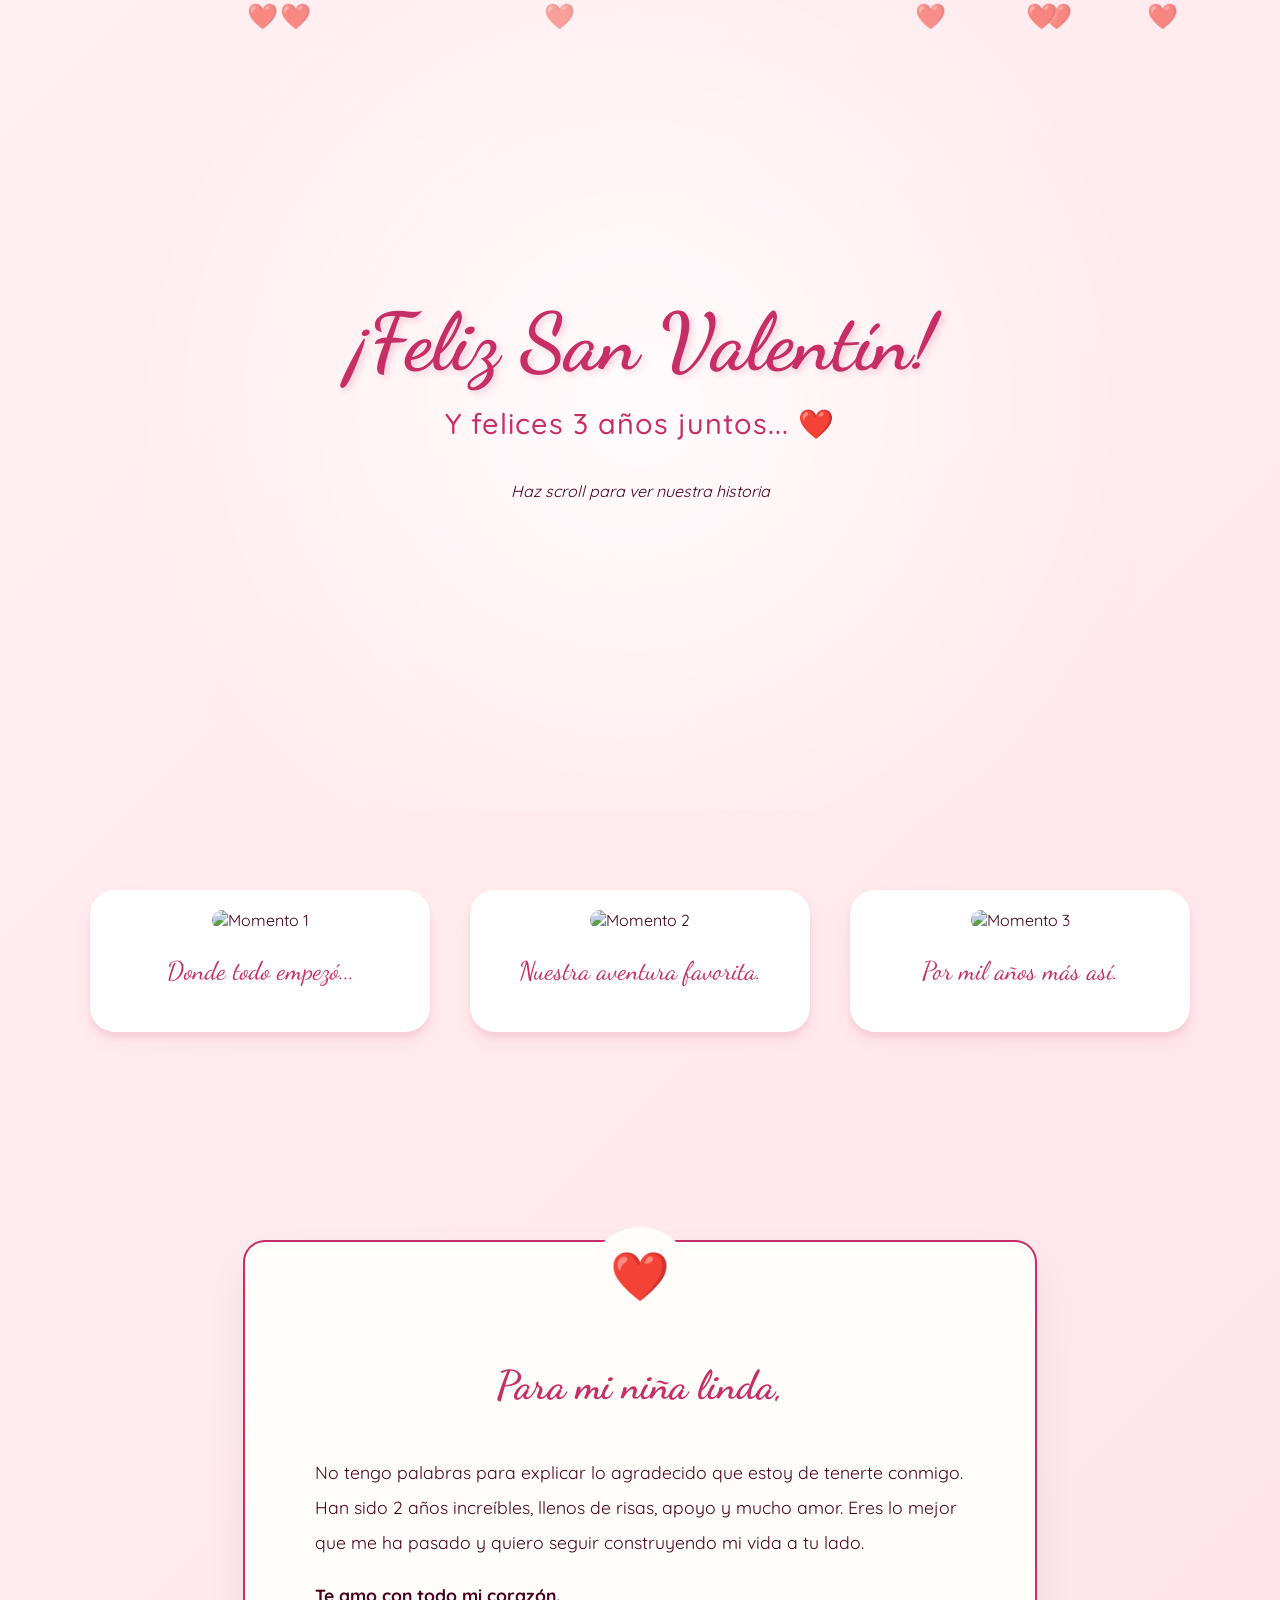
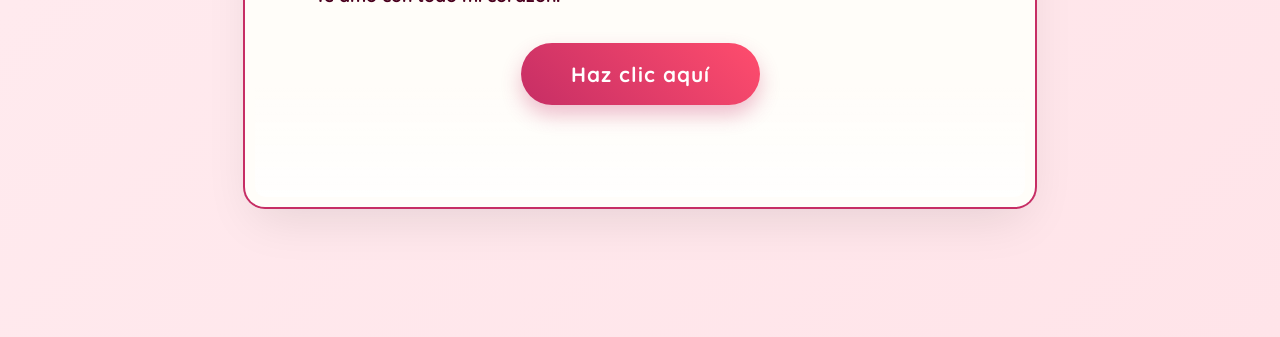
==== index.html @ 267e20f4 "Add index.html for Valentine's Day celebration" ====
<!DOCTYPE html>
<html lang="es">
<head>
    <meta charset="UTF-8">
    <meta name="viewport" content="width=device-width, initial-scale=1.0">
    <title>Feliz San Valentín, Mi Amor</title>
    <link href="https://fonts.googleapis.com/css2?family=Dancing+Script:wght@700&family=Quicksand:wght@300;500&display=swap" rel="stylesheet">
    
    <style>
        :root {
        --red-love: #c62e65; /* Un rojo rosado más elegante */
        --pink-soft: #ffe4e9;
        --cream-paper: #fffdf9;
        --text-dark: #4a001e;
    }

    body {
        margin: 0;
        padding: 0;
        font-family: 'Quicksand', sans-serif;
        /* Fondo con degradado suave y romántico */
        background: linear-gradient(135deg, #fff0f3 0%, #ffe4e9 100%);
        color: var(--text-dark);
        overflow-x: hidden;
    }

    /* --- ANIMACIÓN DE ENTRADA SUAVE --- */
    .fade-in {
        animation: fadeInUp 1s ease-out forwards;
        opacity: 0;
    }

    @keyframes fadeInUp {
        from { opacity: 0; transform: translateY(20px); }
        to { opacity: 1; transform: translateY(0); }
    }

    /* --- ENCABEZADO MEJORADO --- */
    header {
        min-height: 90vh; /* Un poco más alto para imponer más */
        display: flex;
        flex-direction: column;
        justify-content: center;
        align-items: center;
        text-align: center;
        /* Fondo con textura sutil de corazones (opcional, se ve pro sin él también) */
        background-image: radial-gradient(circle at center, rgba(255,255,255,0.8) 0%, rgba(255,255,255,0) 70%);
    }

    h1 {
        font-family: 'Dancing Script', cursive;
        font-size: 5rem; /* Título más grande e impactante */
        color: var(--red-love);
        margin: 0;
        text-shadow: 3px 3px 6px rgba(198, 46, 101, 0.2);
    }

    .sub-aniversario {
        font-size: 1.8rem;
        font-weight: 500;
        margin-top: 15px;
        color: var(--red-love);
        letter-spacing: 1px;
    }

    /* --- TARJETAS DE FOTOS ULTRA-PROFESIONALES --- */
    .section {
        padding: 80px 20px;
        max-width: 1100px;
        margin: 0 auto;
    }

    .gallery {
        display: grid;
        grid-template-columns: repeat(auto-fit, minmax(320px, 1fr));
        gap: 40px;
    }

    .card {
        background: white;
        border-radius: 25px; /* Bordes más redondeados */
        padding: 20px;
        /* Sombra multicapa para un efecto 3D muy suave */
        box-shadow: 
            0 10px 20px rgba(198, 46, 101, 0.05),
            0 6px 6px rgba(198, 46, 101, 0.1);
        transition: all 0.5s cubic-bezier(0.25, 0.8, 0.25, 1); /* Transición súper fluida */
        text-align: center;
        position: relative;
        top: 0;
    }

    .card:hover {
        top: -15px; /* Se eleva suavemente */
        box-shadow: 
            0 20px 40px rgba(198, 46, 101, 0.15),
            0 15px 12px rgba(198, 46, 101, 0.1);
    }

    .card img {
        width: 100%;
        height: 350px;
        object-fit: cover;
        border-radius: 20px;
        /* Filtro inicial: un poco desaturado y con menos brillo */
        filter: saturate(90%) brightness(95%);
        transition: all 0.5s ease;
    }

    .card:hover img {
        /* Al pasar el mouse: colores vibrantes y brillo total */
        filter: saturate(110%) brightness(105%);
        transform: scale(1.02); /* Zoom muy sutil en la foto */
    }

    .card p {
        font-family: 'Dancing Script', cursive;
        font-size: 1.6rem;
        margin-top: 25px;
        color: var(--red-love);
        text-shadow: 1px 1px 2px rgba(0,0,0,0.05);
    }

    /* --- CARTA DE AMOR TIPO PAPEL --- */
    .love-letter {
        background-color: var(--cream-paper);
        /* Textura de papel sutil */
        background-image: linear-gradient(to bottom, rgba(255,255,255,0.8), rgba(255,255,255,0) 20%, rgba(255,255,255,0) 80%, rgba(255,255,255,0.8) 100%), url('[data-uri]');
        padding: 60px;
        border-radius: 10px;
        /* Doble borde elegante */
        box-shadow: 
            0 0 0 10px var(--cream-paper),
            0 0 0 12px var(--red-love),
            0 20px 50px rgba(0,0,0,0.1);
        margin: 60px auto;
        max-width: 650px;
        line-height: 2;
        font-size: 1.1rem;
        position: relative;
    }
    
    /* Efecto de "sello" o cinta en la parte superior */
    .love-letter::before {
        content: '❤️';
        position: absolute;
        top: -25px;
        left: 50%;
        transform: translateX(-50%);
        font-size: 3rem;
        background: var(--cream-paper);
        padding: 0 20px;
        border-radius: 50%;
    }

    .love-letter h2 {
        font-family: 'Dancing Script', cursive;
        font-size: 2.5rem;
        color: var(--red-love);
        margin-bottom: 30px;
        text-align: center;
    }

    button {
        background: linear-gradient(45deg, var(--red-love), #ff4d6d); /* Botón con degradado */
        color: white;
        border: none;
        padding: 18px 50px;
        font-size: 1.3rem;
        border-radius: 50px;
        cursor: pointer;
        transition: 0.4s cubic-bezier(0.175, 0.885, 0.32, 1.275); /* Efecto rebote al hover */
        box-shadow: 0 10px 20px rgba(198, 46, 101, 0.3);
        font-family: 'Quicksand', sans-serif;
        font-weight: 700;
        letter-spacing: 1px;
    }

    button:hover {
        transform: scale(1.05) translateY(-3px);
        box-shadow: 0 15px 30px rgba(198, 46, 101, 0.4);
    }
    
    #final {
        font-family: 'Dancing Script', cursive;
        font-size: 2rem;
    }

    /* --- CORAZONES FLOTANTES (Más sutiles) --- */
    .hearts-bg {
        position: fixed;
        top: 0;
        left: 0;
        width: 100%;
        height: 100%;
        z-index: -1;
        pointer-events: none;
        opacity: 0.6; /* Más transparentes para no distraer */
    }
    
    @keyframes float {
        0% { transform: translateY(100vh) scale(0.5) rotate(0deg); opacity: 0; }
        20% { opacity: 0.8; }
        100% { transform: translateY(-20vh) scale(1.2) rotate(360deg); opacity: 0; }
    }

    .floating-heart {
        position: absolute;
        color: var(--red-love);
        font-size: 25px;
        animation: float 15s infinite linear; /* Más lentos y suaves */
        text-shadow: 0 0 5px rgba(255,255,255,0.5);
    }
        
    </style>
</head>
<body>

    <div class="hearts-bg" id="hearts-container"></div>

    <header>
        <h1>¡Feliz San Valentín!</h1>
        <div class="sub-aniversario">Y felices 3 años juntos... ❤️</div>
        <p style="margin-top: 40px; font-style: italic;">Haz scroll para ver nuestra historia</p>
    </header>

    <div class="section">
        <div class="gallery">
            <div class="card">
                <img src="https://i.postimg.cc/1tPccTRm/Imagen-1.jpg" alt="Momento 1">
                <p>Donde todo empezó...</p>
            </div>
            <div class="card">
                <img src="https://i.postimg.cc/R0Tn909S/Imagen-2.jpg" alt="Momento 2">
                <p>Nuestra aventura favorita.</p>
            </div>
            <div class="card">
                <img src="https://i.postimg.cc/FKh7PQS8/Imagen-3.jpg" alt="Momento 3">
                <p>Por mil años más así.</p>
            </div>
        </div>
    </div>

    <div class="section">
        <div class="love-letter">
            <h2>Para mi niña linda,</h2>
            <p>
                No tengo palabras para explicar lo agradecido que estoy de tenerte conmigo. 
                Han sido 2 años increíbles, llenos de risas, apoyo y mucho amor. 
                Eres lo mejor que me ha pasado y quiero seguir construyendo mi vida a tu lado.
            </p>
            <p><strong>Te amo con todo mi corazón.</strong></p>
            <div style="text-align: center; margin-top: 30px;">
                <button onclick="document.getElementById('final').innerText='¡TE AMO DEMASIADO! ❤️'; confetti();">
                    Haz clic aquí
                </button>
                <h3 id="final" style="margin-top: 20px; color: var(--red-love);"></h3>
            </div>
        </div>
    </div>

    <script>
        // Generador de corazones flotantes
        function createHeart() {
            const heart = document.createElement('div');
            heart.classList.add('floating-heart');
            heart.innerHTML = '❤️';
            heart.style.left = Math.random() * 100 + 'vw';
            heart.style.animationDuration = (Math.random() * 3 + 2) + 's';
            document.getElementById('hearts-container').appendChild(heart);

            setTimeout(() => {
                heart.remove();
            }, 5000);
        }
        setInterval(createHeart, 300);
    </script>
</body>
</html>
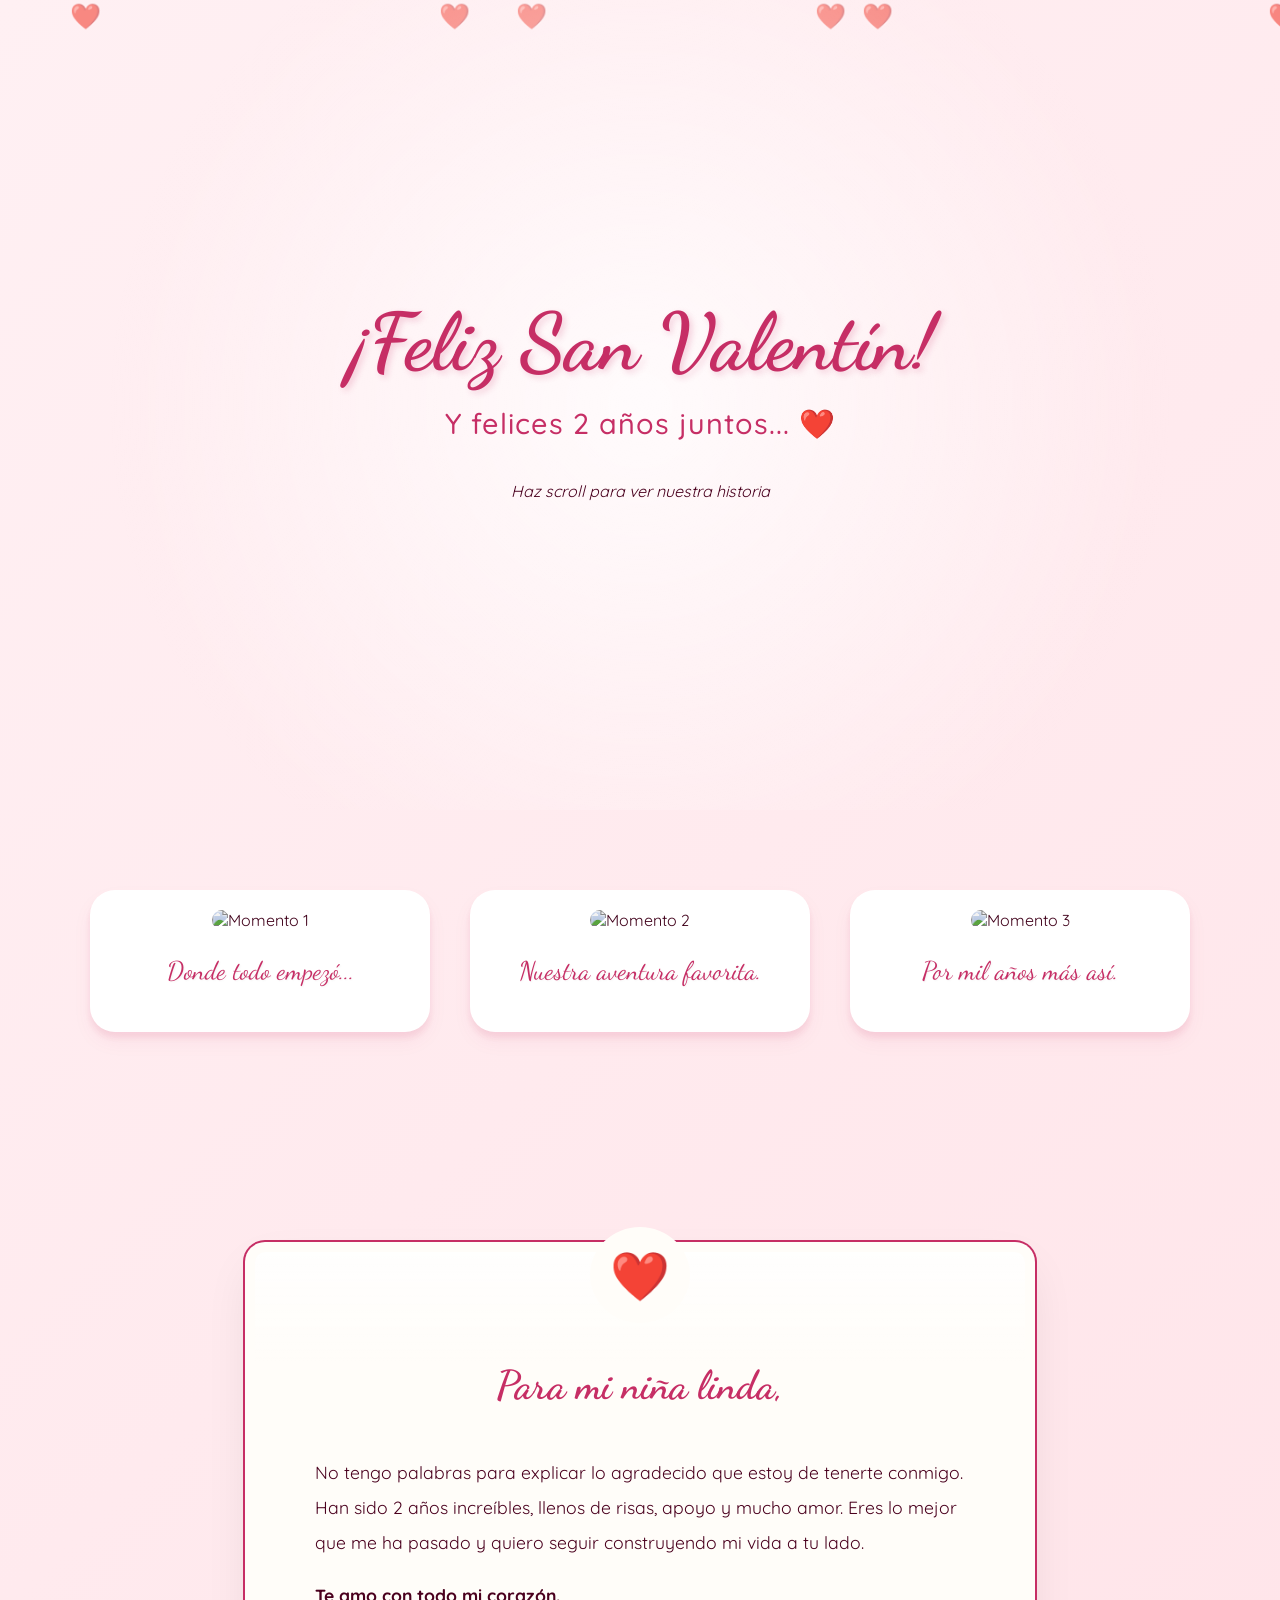
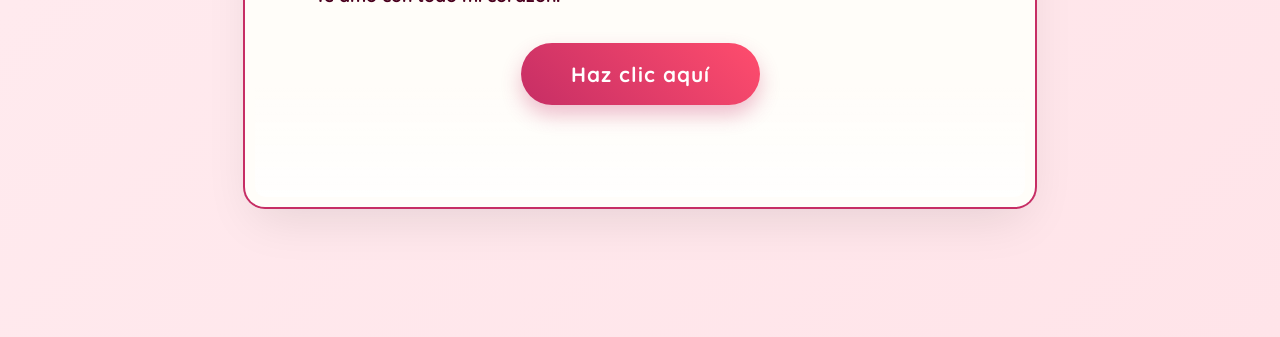
==== commit d17cc905: "Update anniversary message from 3 to 2 years" ====
--- a/index.html
+++ b/index.html
@@ -220,7 +220,7 @@
 
     <header>
         <h1>¡Feliz San Valentín!</h1>
-        <div class="sub-aniversario">Y felices 3 años juntos... ❤️</div>
+        <div class="sub-aniversario">Y felices 2 años juntos... ❤️</div>
         <p style="margin-top: 40px; font-style: italic;">Haz scroll para ver nuestra historia</p>
     </header>
 
